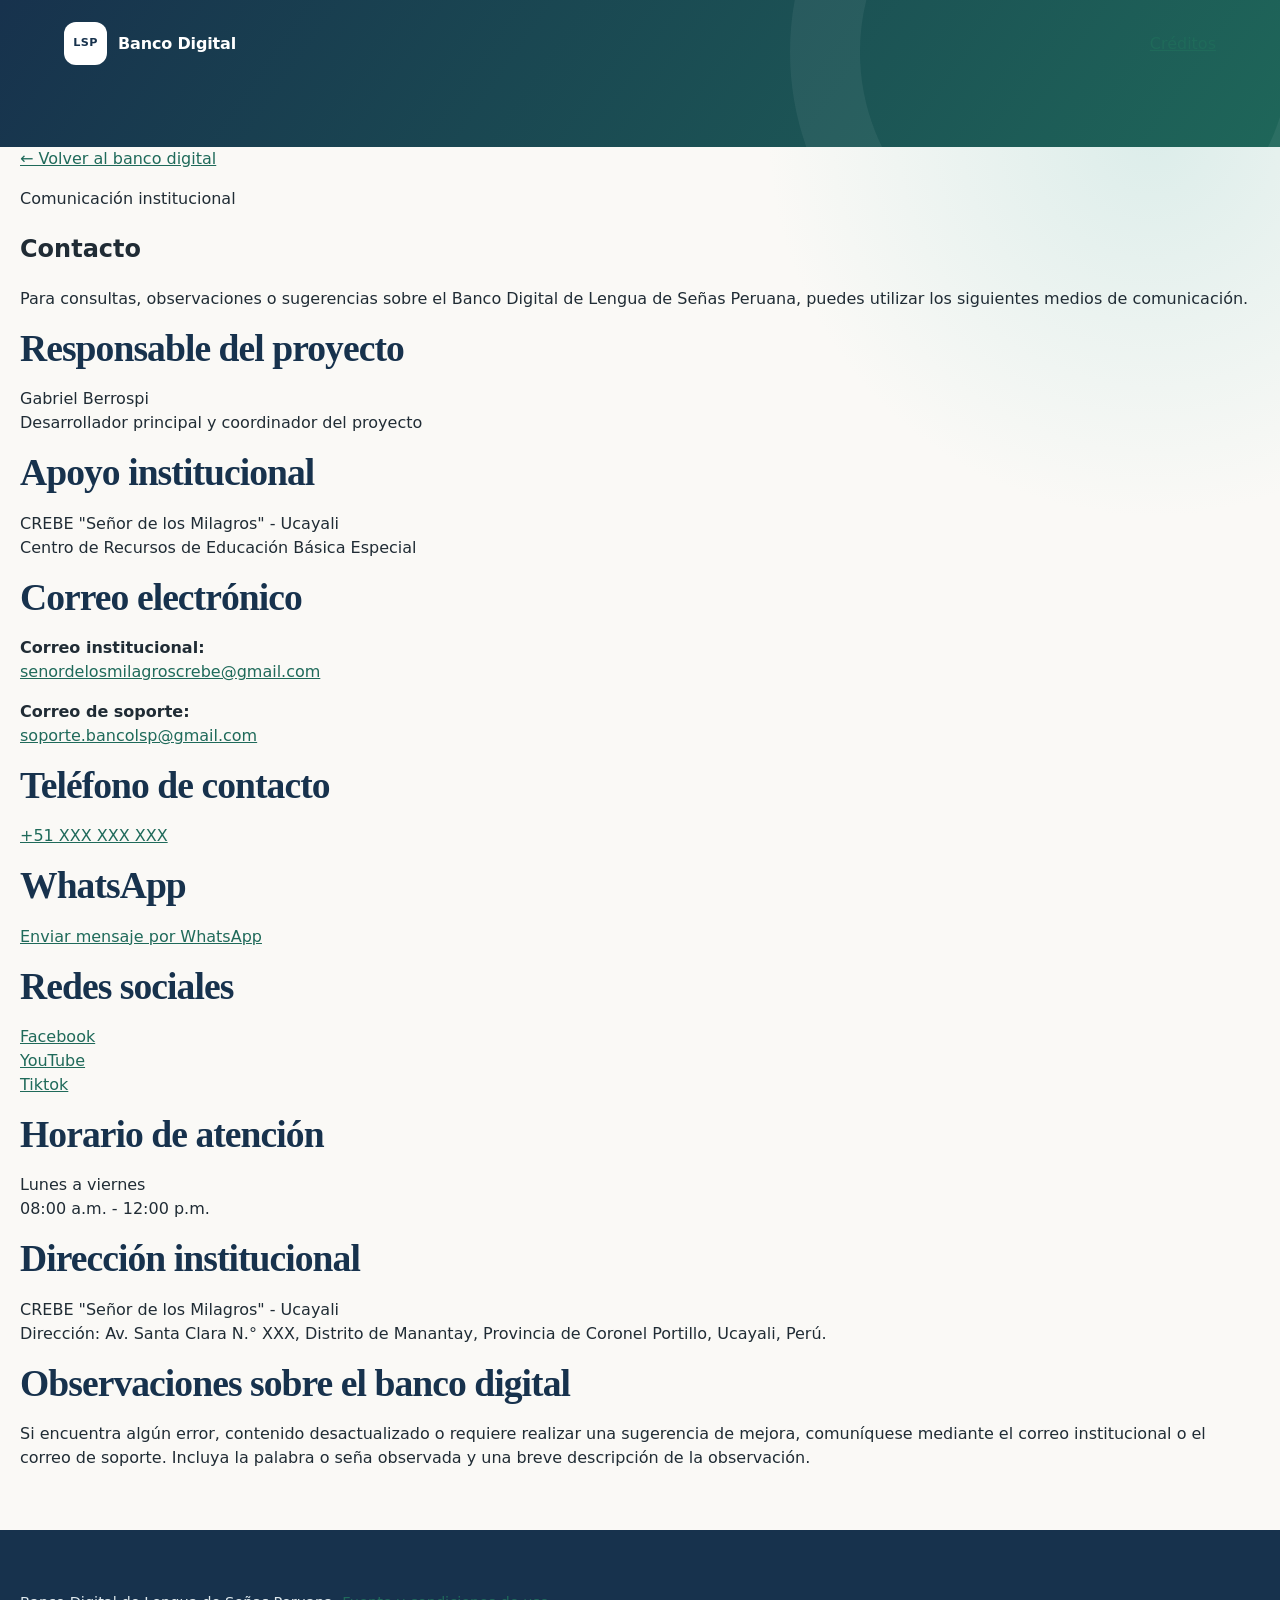
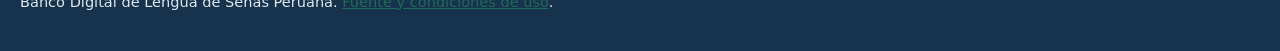
==== contacto.html @ 158c530a "eliminando pestaña generador para otro repo y agregando pestaña contacto con los datos de la platafo" ====
<!doctype html>
<html lang="es">
<head>
  <meta charset="utf-8">
  <meta name="viewport" content="width=device-width, initial-scale=1">
  <meta
    name="description"
    content="Contacto del Banco Digital de Lengua de Señas Peruana."
  >
  <title>Contacto | Banco Digital de Lengua de Señas Peruana</title>
  <link rel="stylesheet" href="estilos.css?v=6">
</head>
<body>
  <a class="salto-contenido" href="#contenido">Ir al contenido</a>

  <header class="cabecera cabecera-interior">
    <nav class="navegacion" aria-label="Navegación principal">
      <a class="marca" href="index.html" aria-label="Inicio">
        <span class="marca-icono" aria-hidden="true">LSP</span>
        <span>Banco Digital</span>
      </a>
      <a class="enlace-creditos" href="creditos.html">Créditos</a>
    </nav>
  </header>

  <main id="contenido" class="contenido-creditos">
    <a class="volver" href="index.html">← Volver al banco digital</a>

    <article class="tarjeta-creditos">
      <p class="seccion-etiqueta">Comunicación institucional</p>
      <h1>Contacto</h1>

      <p class="introduccion">
        Para consultas, observaciones o sugerencias sobre el Banco Digital de Lengua de Señas Peruana, puedes utilizar los siguientes medios de comunicación.
      </p>

      <section>
        <h2>Responsable del proyecto</h2>
        <p>
          Gabriel Berrospi<br>
          Desarrollador principal y coordinador del proyecto
        </p>
      </section>

      <section>
        <h2>Apoyo institucional</h2>
        <p>
          CREBE "Señor de los Milagros" - Ucayali<br>
          Centro de Recursos de Educación Básica Especial
        </p>
      </section>

      <section>
        <h2>Correo electrónico</h2>
        <p>
    <strong>Correo institucional:</strong><br>
    <a href="mailto:senordelosmilagroscrebe@gmail.com">
      senordelosmilagroscrebe@gmail.com
    </a>
  </p>
         <p>
    <strong>Correo de soporte:</strong><br>
    <a href="mailto:soporte.bancolsp@gmail.com">
      soporte.bancolsp@gmail.com
    </a>
  </p>
      </section>

      <section>
        <h2>Teléfono de contacto</h2>
        <p>
          <a href="tel:+51XXXXXXXXX">+51 XXX XXX XXX</a>
        </p>
      </section>

      <section>
        <h2>WhatsApp</h2>
        <p>
          <a href="https://wa.me/51XXXXXXXXX" target="_blank" rel="noopener noreferrer">
            Enviar mensaje por WhatsApp
          </a>
        </p>
      </section>

      <section>
        <h2>Redes sociales</h2>
        <p>
          <a href="https://www.facebook.com/CREBESM" target="_blank" rel="noopener noreferrer">Facebook</a><br>
          <a href="#" target="_blank" rel="noopener noreferrer">YouTube</a><br>
          <a href="#" target="_blank" rel="noopener noreferrer">Tiktok</a>
        </p>
      </section>

      <section>
        <h2>Horario de atención</h2>
        <p>
          Lunes a viernes<br>
          08:00 a.m. - 12:00 p.m.
        </p>
      </section>
<section>
  <h2>Dirección institucional</h2>

  <p>
    CREBE "Señor de los Milagros" - Ucayali<br>
    Dirección: Av. Santa Clara N.° XXX, Distrito de Manantay,
    Provincia de Coronel Portillo, Ucayali, Perú.
  </p>
</section>
      <section>
        <h2>Observaciones sobre el banco digital</h2>
        <p>
          Si encuentra algún error, contenido desactualizado o requiere realizar una sugerencia de mejora, comuníquese mediante el correo institucional o el correo de soporte. Incluya la palabra o seña observada y una breve descripción de la observación.
        </p>
      </section>
    </article>
  </main>

  <footer>
    <p>
      Banco Digital de Lengua de Señas Peruana.
      <a href="creditos.html">Fuente y condiciones de uso</a>.
    </p>
  </footer>
</body>
</html>
---- estilos.css ----
:root {
  color-scheme: light;
  --azul-900: #17324d;
  --azul-800: #214664;
  --azul-700: #2f5f7d;
  --azul-100: #e8f1f5;
  --verde-700: #1f6a5a;
  --verde-600: #287c68;
  --verde-100: #e5f3ef;
  --arena-50: #faf9f6;
  --arena-100: #f2efe8;
  --tinta: #202c35;
  --texto-suave: #5b6871;
  --blanco: #ffffff;
  --borde: #d7e0e5;
  --error: #7a2e2e;
  --sombra: 0 16px 40px rgba(23, 50, 77, 0.09);
  --radio: 18px;
  font-family:
    Inter, ui-sans-serif, system-ui, -apple-system, BlinkMacSystemFont,
    "Segoe UI", sans-serif;
}

* {
  box-sizing: border-box;
}

html {
  scroll-behavior: smooth;
}

body {
  min-width: 320px;
  margin: 0;
  color: var(--tinta);
  background:
    radial-gradient(circle at 90% 8%, #dcedea 0, transparent 24rem),
    var(--arena-50);
  line-height: 1.5;
}

button,
input {
  font: inherit;
}

a {
  color: var(--verde-700);
}

a:focus-visible,
button:focus-visible,
input:focus-visible {
  outline: 3px solid #f0ad4e;
  outline-offset: 3px;
}

[hidden] {
  display: none !important;
}

.salto-contenido {
  position: fixed;
  top: 12px;
  left: 12px;
  z-index: 100;
  padding: 10px 14px;
  color: var(--blanco);
  background: var(--azul-900);
  border-radius: 8px;
  transform: translateY(-160%);
  transition: transform 0.2s ease;
}

.salto-contenido:focus {
  transform: translateY(0);
}

/* Cabecera */

.cabecera {
  position: relative;
  overflow: hidden;
  padding: 22px clamp(20px, 5vw, 72px) 82px;
  color: var(--blanco);
  background:
    linear-gradient(125deg, rgba(23, 50, 77, 0.97), rgba(31, 106, 90, 0.93)),
    var(--azul-900);
}

.cabecera::after {
  position: absolute;
  right: -80px;
  bottom: -190px;
  width: 430px;
  height: 430px;
  border: 70px solid rgba(255, 255, 255, 0.06);
  border-radius: 50%;
  content: "";
}

.navegacion {
  position: relative;
  z-index: 1;
  display: flex;
  align-items: center;
  justify-content: space-between;
  max-width: 1240px;
  margin: 0 auto;
}

.marca {
  display: inline-flex;
  gap: 11px;
  align-items: center;
  color: var(--blanco);
  font-weight: 750;
  letter-spacing: -0.01em;
  text-decoration: none;
}

.marca-icono {
  display: grid;
  width: 43px;
  height: 43px;
  place-items: center;
  color: var(--azul-900);
  background: var(--blanco);
  border-radius: 12px;
  font-size: 0.7rem;
  font-weight: 850;
  letter-spacing: 0.04em;
}

.enlace-cabecera {
  padding: 9px 14px;
  color: var(--blanco);
  border: 1px solid rgba(255, 255, 255, 0.45);
  border-radius: 999px;
  font-size: 0.94rem;
  font-weight: 700;
  text-decoration: none;
}

.enlace-cabecera:hover {
  color: var(--azul-900);
  background: var(--blanco);
}

.portada {
  position: relative;
  z-index: 1;
  max-width: 1240px;
  margin: 52px auto 0;
}

.bloque-institucional {
  display: flex;
  gap: 1.25rem;
  align-items: center;
  max-width: 760px;
  margin-bottom: 1.8rem;
}

.logo-crebe {
  display: block;
  flex-shrink: 0;
  width: 92px;
  max-width: 92px;
  height: auto;
  object-fit: contain;
}

.texto-institucional {
  padding-left: 1.25rem;
  border-left: 2px solid rgba(255, 255, 255, 0.35);
}

.nombre-institucional {
  margin: 0;
  color: var(--blanco);
  font-size: clamp(1rem, 1.6vw, 1.35rem);
  font-weight: 700;
  line-height: 1.25;
}

.detalle-institucional {
  margin: 0.35rem 0 0;
  color: var(--blanco);
  font-size: clamp(0.9rem, 1.2vw, 1.05rem);
  font-weight: 500;
  line-height: 1.35;
}

.etiqueta,
.sobretitulo {
  margin: 0 0 10px;
  color: #bde5da;
  font-size: 0.79rem;
  font-weight: 800;
  letter-spacing: 0.12em;
  text-transform: uppercase;
}

.portada h1 {
  max-width: 800px;
  margin: 0;
  font-family: Georgia, "Times New Roman", serif;
  font-size: clamp(2.25rem, 4.7vw, 4.1rem);
  font-weight: 600;
  line-height: 1.03;
  letter-spacing: -0.045em;
}

.subtitulo {
  max-width: 700px;
  margin: 20px 0 0;
  color: #e7f1f3;
  font-size: clamp(1rem, 1.7vw, 1.18rem);
}

/* Contenido principal y búsqueda */

main {
  width: min(1240px, calc(100% - 40px));
  margin: 0 auto;
}

.panel-busqueda {
  position: relative;
  z-index: 2;
  margin-top: -52px;
  padding: clamp(22px, 4vw, 36px);
  background: rgba(255, 255, 255, 0.98);
  border: 1px solid rgba(215, 224, 229, 0.9);
  border-radius: var(--radio);
  box-shadow: var(--sombra);
}

.panel-encabezado {
  display: flex;
  gap: 20px;
  align-items: flex-start;
  justify-content: space-between;
}

.sobretitulo {
  color: var(--verde-700);
}

h2 {
  margin: 0;
  color: var(--azul-900);
  font-family: Georgia, "Times New Roman", serif;
  font-size: clamp(1.7rem, 3vw, 2.35rem);
  font-weight: 600;
  line-height: 1.18;
  letter-spacing: -0.025em;
}

.contador {
  flex: none;
  margin: 3px 0 0;
  padding: 8px 13px;
  color: var(--verde-700);
  background: var(--verde-100);
  border-radius: 999px;
  font-size: 0.9rem;
  font-weight: 800;
}

.herramientas {
  display: grid;
  grid-template-columns: minmax(0, 1.35fr) minmax(300px, 1fr);
  gap: 24px;
  margin-top: 28px;
}

.grupo-busqueda label,
.grupo-filtros > p {
  display: block;
  margin: 0 0 8px;
  color: var(--azul-900);
  font-size: 0.91rem;
  font-weight: 750;
}

.campo-busqueda {
  position: relative;
}

.campo-busqueda svg {
  position: absolute;
  top: 50%;
  left: 16px;
  color: var(--azul-700);
  transform: translateY(-50%);
  pointer-events: none;
}

#buscador {
  width: 100%;
  height: 52px;
  padding: 0 16px 0 48px;
  color: var(--tinta);
  background: var(--arena-50);
  border: 1px solid var(--borde);
  border-radius: 12px;
}

#buscador:hover {
  border-color: var(--azul-700);
}

#buscador::placeholder {
  color: #6c7880;
}

.ayuda {
  margin: 7px 0 0;
  color: var(--texto-suave);
  font-size: 0.82rem;
}

.filtros {
  display: flex;
  flex-wrap: wrap;
  gap: 8px;
}

.filtro {
  min-height: 38px;
  padding: 7px 12px;
  color: var(--azul-800);
  background: var(--blanco);
  border: 1px solid var(--borde);
  border-radius: 999px;
  font-size: 0.87rem;
  font-weight: 750;
  cursor: pointer;
}

.filtro:hover {
  background: var(--azul-100);
  border-color: var(--azul-700);
}

.filtro.activo {
  color: var(--blanco);
  background: var(--verde-700);
  border-color: var(--verde-700);
}

/* Presentación */

.seccion-presentacion {
  padding: 40px 0 0;
  scroll-margin-top: 20px;
}

.panel-presentacion {
  display: grid;
  grid-template-columns: minmax(260px, 0.75fr) minmax(300px, 1fr);
  gap: 4rem;
  align-items: center;
  padding: clamp(24px, 4vw, 38px);
  background: var(--arena-100);
  border: 1px solid var(--borde);
  border-left: 6px solid var(--verde-700);
  border-radius: var(--radio);
}

.panel-presentacion > p {
  margin: 0;
  color: var(--texto-suave);
  font-size: 1.02rem;
}

/* Tarjetas */

.catalogo {
  padding-top: 4px;
}

.lista-tarjetas {
  display: grid;
  grid-template-columns: repeat(4, minmax(0, 1fr));
  gap: 22px;
  padding: 40px 0 18px;
}

.tarjeta {
  position: relative;
  display: flex;
  flex-direction: column;
  min-width: 0;
  min-height: 280px;
  overflow: hidden;
  background: var(--blanco);
  border: 1px solid var(--borde);
  border-radius: 16px;
  box-shadow: 0 8px 28px rgba(23, 50, 77, 0.06);
  transition:
    transform 0.2s ease,
    box-shadow 0.2s ease;
}

.tarjeta:hover {
  box-shadow: 0 16px 34px rgba(23, 50, 77, 0.13);
  transform: translateY(-3px);
}

.tarjeta-visual {
  display: grid;
  grid-template-columns: 1fr 1fr;
  min-height: 132px;
  background: linear-gradient(145deg, #edf4f3, #f7f4ed);
  border-bottom: 1px solid var(--borde);
}

.simbolo-visual,
.simbolo-braille {
  display: grid;
  min-width: 0;
  padding: 0.75rem;
  place-items: center;
  text-align: center;
}

.simbolo-visual {
  color: var(--azul-900);
  border-right: 1px solid var(--borde);
  font-family: Georgia, "Times New Roman", serif;
  font-size: clamp(1.65rem, 4vw, 2.35rem);
  font-weight: 700;
  line-height: 1.1;
}

.simbolo-braille {
  color: var(--verde-700);
  font-family: "Segoe UI Symbol", "Noto Sans Symbols 2", sans-serif;
  font-size: clamp(2rem, 5vw, 2.8rem);
  line-height: 1;
}

.tarjeta[data-categoria="palabras-basicas"] .simbolo-visual {
  font-size: clamp(1.2rem, 2.4vw, 1.55rem);
}

.tarjeta[data-categoria="palabras-basicas"] .simbolo-braille,
.tarjeta[data-categoria="numeros"] .simbolo-braille {
  font-size: clamp(1.55rem, 3vw, 2rem);
  letter-spacing: 0.04em;
}

.tarjeta-cuerpo {
  display: flex;
  flex: 1;
  flex-direction: column;
  align-items: flex-start;
  padding: 17px 18px 19px;
}

.categoria {
  margin: 0 0 7px;
  color: var(--verde-700);
  font-size: 0.72rem;
  font-weight: 850;
  letter-spacing: 0.085em;
  text-transform: uppercase;
}

.tarjeta h3 {
  margin: 0 0 6px;
  color: var(--azul-900);
  font-family: Georgia, "Times New Roman", serif;
  font-size: 1.35rem;
  font-weight: 600;
  line-height: 1.15;
}

.descripcion {
  margin: 0;
  color: var(--texto-suave);
  font-size: 0.9rem;
}

.estado-vacio,
.mensaje-error {
  margin: 40px 0;
  padding: 34px;
  color: var(--texto-suave);
  text-align: center;
  background: var(--blanco);
  border: 1px dashed var(--borde);
  border-radius: var(--radio);
}

.estado-vacio-simbolo {
  margin: 0 0 6px;
  color: var(--verde-700);
  font-size: 3rem;
}

.estado-vacio h3,
.mensaje-error h3 {
  margin: 0 0 6px;
  color: var(--azul-900);
  font-family: Georgia, "Times New Roman", serif;
  font-size: 1.45rem;
}

.estado-vacio p,
.mensaje-error p {
  margin: 0 auto 18px;
}

.mensaje-error {
  color: var(--error);
  background: #fff4f2;
  border-color: #e8b8b2;
}

.mensaje-error h3 {
  color: var(--error);
}

.mensaje-error p {
  margin-bottom: 0;
}

/* Botones y aviso */

.boton {
  display: inline-flex;
  min-height: 44px;
  padding: 10px 17px;
  align-items: center;
  justify-content: center;
  border-radius: 10px;
  font-weight: 750;
  cursor: pointer;
}

.boton-primario {
  color: var(--blanco);
  background: var(--verde-700);
  border: 1px solid var(--verde-700);
}

.boton-primario:hover {
  background: var(--verde-600);
}

.seccion-aviso {
  padding: 26px 0 0;
  scroll-margin-top: 20px;
}

.aviso-pedagogico {
  display: flex;
  gap: 1rem;
  align-items: flex-start;
  padding: 1.5rem;
  color: var(--azul-900);
  background: var(--verde-100);
  border: 1px solid #b9d9d0;
  border-radius: var(--radio);
}

.aviso-icono {
  display: grid;
  flex: 0 0 34px;
  width: 34px;
  height: 34px;
  place-items: center;
  color: var(--blanco);
  background: var(--verde-700);
  border-radius: 50%;
  font-family: Georgia, serif;
  font-size: 1.2rem;
  font-weight: 700;
}

.aviso-pedagogico h2 {
  margin: 0 0 5px;
  font-family: inherit;
  font-size: 1.15rem;
  font-weight: 800;
  letter-spacing: 0;
}

.aviso-pedagogico p {
  margin: 0;
}

/* Pie de página */

footer {
  margin-top: 60px;
  padding: 46px 20px 24px;
  color: #dfe9ed;
  background: var(--azul-900);
  font-size: 0.91rem;
}

.footer-contenido {
  display: grid;
  grid-template-columns: 1.4fr 0.8fr 1.1fr 0.8fr;
  gap: 32px;
  width: min(1240px, 100%);
  margin: 0 auto;
  text-align: left;
}

.footer-bloque h2 {
  margin: 0 0 12px;
  color: var(--blanco);
  font-family: inherit;
  font-size: 1rem;
  font-weight: 800;
  letter-spacing: 0;
}

.footer-bloque p {
  margin: 0;
  color: #dfe9ed;
  line-height: 1.6;
}

.footer-bloque a {
  color: #bde5da;
  text-decoration: none;
}

.footer-bloque a:hover {
  text-decoration: underline;
}

.footer-final {
  width: min(1240px, 100%);
  margin: 34px auto 0;
  padding-top: 18px;
  border-top: 1px solid rgba(255, 255, 255, 0.16);
  text-align: center;
}

.footer-final p {
  margin: 0;
  color: #dfe9ed;
  line-height: 1.5;
}

.solo-lectores {
  position: absolute;
  width: 1px;
  height: 1px;
  padding: 0;
  overflow: hidden;
  clip: rect(0, 0, 0, 0);
  white-space: nowrap;
  border: 0;
}

@media (max-width: 1050px) {
  .lista-tarjetas {
    grid-template-columns: repeat(3, minmax(0, 1fr));
  }

  .herramientas {
    grid-template-columns: 1fr;
  }
}

@media (max-width: 900px) {
  .footer-contenido {
    grid-template-columns: repeat(2, minmax(0, 1fr));
  }
}

@media (max-width: 760px) {
  .cabecera {
    padding-right: 20px;
    padding-bottom: 96px;
    padding-left: 20px;
  }

  .portada {
    margin-top: 46px;
  }

  .bloque-institucional {
    gap: 0.9rem;
    margin-bottom: 1.5rem;
  }

  .logo-crebe {
    width: 76px;
    max-width: 76px;
  }

  .texto-institucional {
    padding-left: 0.8rem;
  }

  .nombre-institucional {
    font-size: 0.95rem;
  }

  .detalle-institucional {
    font-size: 0.82rem;
  }

  main {
    width: min(100% - 28px, 1240px);
  }

  .panel-busqueda {
    margin-top: -48px;
  }

  .panel-encabezado {
    align-items: stretch;
    flex-direction: column;
  }

  .contador {
    align-self: flex-start;
  }

  .panel-presentacion {
    grid-template-columns: 1fr;
    gap: 18px;
  }

  .lista-tarjetas {
    grid-template-columns: repeat(2, minmax(0, 1fr));
    gap: 15px;
  }
}

@media (max-width: 560px) {
  .footer-contenido {
    grid-template-columns: 1fr;
    gap: 24px;
  }

  footer {
    padding: 34px 20px 22px;
  }
}

@media (max-width: 500px) {
  .marca > span:last-child {
    display: none;
  }

  .enlace-cabecera {
    font-size: 0.84rem;
  }

  .bloque-institucional {
    gap: 0.75rem;
  }

  .logo-crebe {
    width: 68px;
    max-width: 68px;
  }

  .texto-institucional {
    padding-left: 0.7rem;
  }

  .nombre-institucional {
    font-size: 0.84rem;
  }

  .detalle-institucional {
    font-size: 0.74rem;
  }

  .portada h1 {
    font-size: 2.45rem;
  }

  .subtitulo {
    font-size: 1rem;
  }

  .filtros {
    display: grid;
    grid-template-columns: repeat(2, minmax(0, 1fr));
  }

  .filtro {
    border-radius: 10px;
  }

  .lista-tarjetas {
    grid-template-columns: 1fr;
  }

  .boton {
    width: 100%;
  }

  .tarjeta {
    min-height: 250px;
  }
}

@media (prefers-reduced-motion: reduce) {
  *,
  *::before,
  *::after {
    scroll-behavior: auto !important;
    transition: none !important;
  }
}
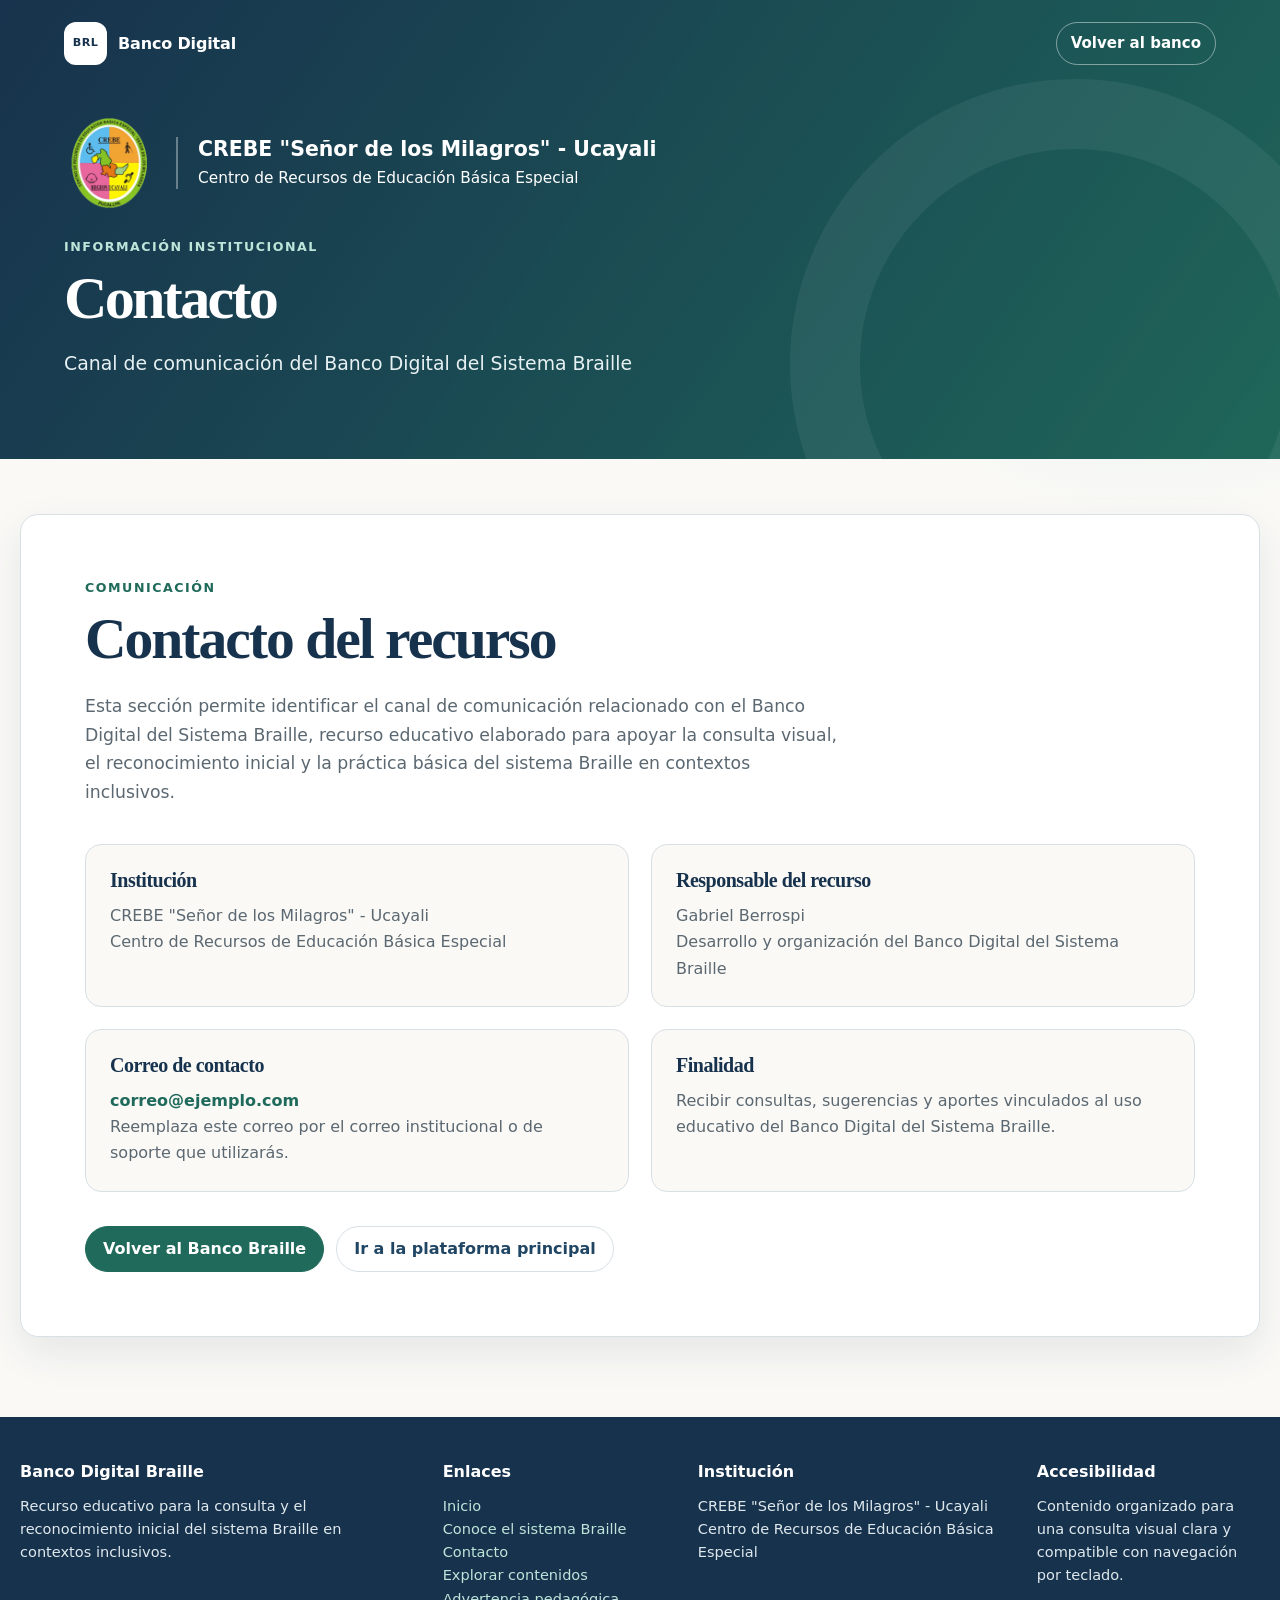
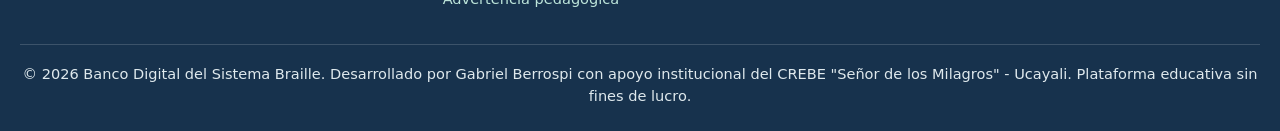
==== commit 57bda0e4: "Update link in contacto.html to new URL" ====
--- a/contacto.html
+++ b/contacto.html
@@ -5,122 +5,273 @@
   <meta name="viewport" content="width=device-width, initial-scale=1">
   <meta
     name="description"
-    content="Contacto del Banco Digital de Lengua de Señas Peruana."
+    content="Página de contacto del Banco Digital del Sistema Braille del CREBE Señor de los Milagros - Ucayali."
   >
-  <title>Contacto | Banco Digital de Lengua de Señas Peruana</title>
+  <title>Contacto | Banco Digital del Sistema Braille</title>
   <link rel="stylesheet" href="estilos.css?v=6">
+
+  <style>
+    .contenido-contacto {
+      padding: 55px 0 20px;
+    }
+
+    .tarjeta-contacto {
+      padding: clamp(26px, 6vw, 64px);
+      background: var(--blanco);
+      border: 1px solid var(--borde);
+      border-radius: var(--radio);
+      box-shadow: var(--sombra);
+    }
+
+    .tarjeta-contacto h1 {
+      margin: 0;
+      color: var(--azul-900);
+      font-family: Georgia, "Times New Roman", serif;
+      font-size: clamp(2.15rem, 5vw, 3.6rem);
+      font-weight: 600;
+      line-height: 1.08;
+      letter-spacing: -0.035em;
+    }
+
+    .tarjeta-contacto .introduccion {
+      max-width: 760px;
+      margin: 22px 0 38px;
+      color: var(--texto-suave);
+      font-size: 1.08rem;
+      line-height: 1.65;
+    }
+
+    .bloques-contacto {
+      display: grid;
+      grid-template-columns: repeat(2, minmax(0, 1fr));
+      gap: 22px;
+    }
+
+    .bloque-contacto {
+      padding: 24px;
+      background: var(--arena-50);
+      border: 1px solid var(--borde);
+      border-radius: 16px;
+    }
+
+    .bloque-contacto h2 {
+      margin: 0 0 10px;
+      color: var(--azul-900);
+      font-size: 1.25rem;
+    }
+
+    .bloque-contacto p {
+      margin: 0;
+      color: var(--texto-suave);
+      line-height: 1.65;
+    }
+
+    .bloque-contacto a {
+      color: var(--verde-700);
+      font-weight: 750;
+      text-decoration: none;
+    }
+
+    .bloque-contacto a:hover {
+      text-decoration: underline;
+    }
+
+    .acciones-contacto {
+      display: flex;
+      flex-wrap: wrap;
+      gap: 12px;
+      margin-top: 34px;
+    }
+
+    .boton-contacto {
+      display: inline-flex;
+      align-items: center;
+      justify-content: center;
+      min-height: 44px;
+      padding: 10px 17px;
+      color: var(--blanco);
+      background: var(--verde-700);
+      border: 1px solid var(--verde-700);
+      border-radius: 999px;
+      font-weight: 800;
+      text-decoration: none;
+    }
+
+    .boton-contacto:hover {
+      color: var(--blanco);
+      background: var(--verde-600);
+    }
+
+    .boton-contacto.secundario {
+      color: var(--azul-800);
+      background: var(--blanco);
+      border-color: var(--borde);
+    }
+
+    .boton-contacto.secundario:hover {
+      color: var(--azul-800);
+      background: var(--azul-100);
+      text-decoration: none;
+    }
+
+    @media (max-width: 760px) {
+      .bloques-contacto {
+        grid-template-columns: 1fr;
+      }
+
+      .acciones-contacto {
+        flex-direction: column;
+      }
+
+      .boton-contacto {
+        width: 100%;
+      }
+    }
+  </style>
 </head>
+
 <body>
-  <a class="salto-contenido" href="#contenido">Ir al contenido</a>
-
-  <header class="cabecera cabecera-interior">
+  <a class="salto-contenido" href="#contenido-principal">
+    Ir al contenido
+  </a>
+
+  <header class="cabecera">
     <nav class="navegacion" aria-label="Navegación principal">
-      <a class="marca" href="index.html" aria-label="Inicio">
-        <span class="marca-icono" aria-hidden="true">LSP</span>
+      <a
+        class="marca"
+        href="https://crebeucayali.weebly.com/"
+        aria-label="Ir a la plataforma principal"
+      >
+        <span class="marca-icono" aria-hidden="true">BRL</span>
         <span>Banco Digital</span>
       </a>
-      <a class="enlace-creditos" href="creditos.html">Créditos</a>
+
+      <a class="enlace-cabecera" href="index.html">Volver al banco</a>
     </nav>
+
+    <div class="portada">
+      <div class="bloque-institucional" aria-label="Identidad institucional">
+        <img
+          class="logo-crebe"
+          src="logo-crebe.png"
+          alt="Logo del CREBE Señor de los Milagros - Ucayali"
+        >
+        <div class="texto-institucional">
+          <p class="nombre-institucional">
+            CREBE "Señor de los Milagros" - Ucayali
+          </p>
+          <p class="detalle-institucional">
+            Centro de Recursos de Educación Básica Especial
+          </p>
+        </div>
+      </div>
+
+      <p class="etiqueta">Información institucional</p>
+      <h1>Contacto</h1>
+      <p class="subtitulo">
+        Canal de comunicación del Banco Digital del Sistema Braille
+      </p>
+    </div>
   </header>
 
-  <main id="contenido" class="contenido-creditos">
-    <a class="volver" href="index.html">← Volver al banco digital</a>
-
-    <article class="tarjeta-creditos">
-      <p class="seccion-etiqueta">Comunicación institucional</p>
-      <h1>Contacto</h1>
+  <main id="contenido-principal" class="contenido-contacto">
+    <section class="tarjeta-contacto" aria-labelledby="titulo-contacto">
+      <p class="sobretitulo">Comunicación</p>
+      <h1 id="titulo-contacto">Contacto del recurso</h1>
 
       <p class="introduccion">
-        Para consultas, observaciones o sugerencias sobre el Banco Digital de Lengua de Señas Peruana, puedes utilizar los siguientes medios de comunicación.
+        Esta sección permite identificar el canal de comunicación relacionado con el Banco Digital del Sistema Braille, recurso educativo elaborado para apoyar la consulta visual, el reconocimiento inicial y la práctica básica del sistema Braille en contextos inclusivos.
       </p>
 
-      <section>
-        <h2>Responsable del proyecto</h2>
-        <p>
-          Gabriel Berrospi<br>
-          Desarrollador principal y coordinador del proyecto
-        </p>
-      </section>
-
-      <section>
-        <h2>Apoyo institucional</h2>
+      <div class="bloques-contacto">
+        <article class="bloque-contacto">
+          <h2>Institución</h2>
+          <p>
+            CREBE "Señor de los Milagros" - Ucayali<br>
+            Centro de Recursos de Educación Básica Especial
+          </p>
+        </article>
+
+        <article class="bloque-contacto">
+          <h2>Responsable del recurso</h2>
+          <p>
+            Gabriel Berrospi<br>
+            Desarrollo y organización del Banco Digital del Sistema Braille
+          </p>
+        </article>
+
+        <article class="bloque-contacto">
+          <h2>Correo de contacto</h2>
+          <p>
+            <a href="mailto:correo@ejemplo.com">correo@ejemplo.com</a><br>
+            Reemplaza este correo por el correo institucional o de soporte que utilizarás.
+          </p>
+        </article>
+
+        <article class="bloque-contacto">
+          <h2>Finalidad</h2>
+          <p>
+            Recibir consultas, sugerencias y aportes vinculados al uso educativo del Banco Digital del Sistema Braille.
+          </p>
+        </article>
+      </div>
+
+      <div class="acciones-contacto">
+        <a class="boton-contacto" href="index.html">
+          Volver al Banco Braille
+        </a>
+        <a class="boton-contacto secundario" href="https://TU-PAGINA.weebly.com">
+          Ir a la plataforma principal
+        </a>
+      </div>
+    </section>
+  </main>
+
+  <footer>
+    <div class="footer-contenido">
+      <div class="footer-bloque">
+        <h2>Banco Digital Braille</h2>
+        <p>
+          Recurso educativo para la consulta y el reconocimiento inicial del
+          sistema Braille en contextos inclusivos.
+        </p>
+      </div>
+
+      <div class="footer-bloque">
+        <h2>Enlaces</h2>
+        <p>
+          <a href="index.html">Inicio</a><br>
+          <a href="teoria.html">Conoce el sistema Braille</a><br>
+          <a href="contacto.html">Contacto</a><br>
+          <a href="index.html#titulo-catalogo">Explorar contenidos</a><br>
+          <a href="index.html#aviso-pedagogico">Advertencia pedagógica</a>
+        </p>
+      </div>
+
+      <div class="footer-bloque">
+        <h2>Institución</h2>
         <p>
           CREBE "Señor de los Milagros" - Ucayali<br>
           Centro de Recursos de Educación Básica Especial
         </p>
-      </section>
-
-      <section>
-        <h2>Correo electrónico</h2>
-        <p>
-    <strong>Correo institucional:</strong><br>
-    <a href="mailto:senordelosmilagroscrebe@gmail.com">
-      senordelosmilagroscrebe@gmail.com
-    </a>
-  </p>
-         <p>
-    <strong>Correo de soporte:</strong><br>
-    <a href="mailto:soporte.bancolsp@gmail.com">
-      soporte.bancolsp@gmail.com
-    </a>
-  </p>
-      </section>
-
-      <section>
-        <h2>Teléfono de contacto</h2>
-        <p>
-          <a href="tel:+51XXXXXXXXX">+51 XXX XXX XXX</a>
-        </p>
-      </section>
-
-      <section>
-        <h2>WhatsApp</h2>
-        <p>
-          <a href="https://wa.me/51XXXXXXXXX" target="_blank" rel="noopener noreferrer">
-            Enviar mensaje por WhatsApp
-          </a>
-        </p>
-      </section>
-
-      <section>
-        <h2>Redes sociales</h2>
-        <p>
-          <a href="https://www.facebook.com/CREBESM" target="_blank" rel="noopener noreferrer">Facebook</a><br>
-          <a href="#" target="_blank" rel="noopener noreferrer">YouTube</a><br>
-          <a href="#" target="_blank" rel="noopener noreferrer">Tiktok</a>
-        </p>
-      </section>
-
-      <section>
-        <h2>Horario de atención</h2>
-        <p>
-          Lunes a viernes<br>
-          08:00 a.m. - 12:00 p.m.
-        </p>
-      </section>
-<section>
-  <h2>Dirección institucional</h2>
-
-  <p>
-    CREBE "Señor de los Milagros" - Ucayali<br>
-    Dirección: Av. Santa Clara N.° XXX, Distrito de Manantay,
-    Provincia de Coronel Portillo, Ucayali, Perú.
-  </p>
-</section>
-      <section>
-        <h2>Observaciones sobre el banco digital</h2>
-        <p>
-          Si encuentra algún error, contenido desactualizado o requiere realizar una sugerencia de mejora, comuníquese mediante el correo institucional o el correo de soporte. Incluya la palabra o seña observada y una breve descripción de la observación.
-        </p>
-      </section>
-    </article>
-  </main>
-
-  <footer>
-    <p>
-      Banco Digital de Lengua de Señas Peruana.
-      <a href="creditos.html">Fuente y condiciones de uso</a>.
-    </p>
+      </div>
+
+      <div class="footer-bloque">
+        <h2>Accesibilidad</h2>
+        <p>
+          Contenido organizado para una consulta visual clara y compatible con
+          navegación por teclado.
+        </p>
+      </div>
+    </div>
+
+    <div class="footer-final">
+      <p>
+        © 2026 Banco Digital del Sistema Braille. Desarrollado por Gabriel
+        Berrospi con apoyo institucional del CREBE "Señor de los Milagros" -
+        Ucayali. Plataforma educativa sin fines de lucro.
+      </p>
+    </div>
   </footer>
 </body>
 </html>
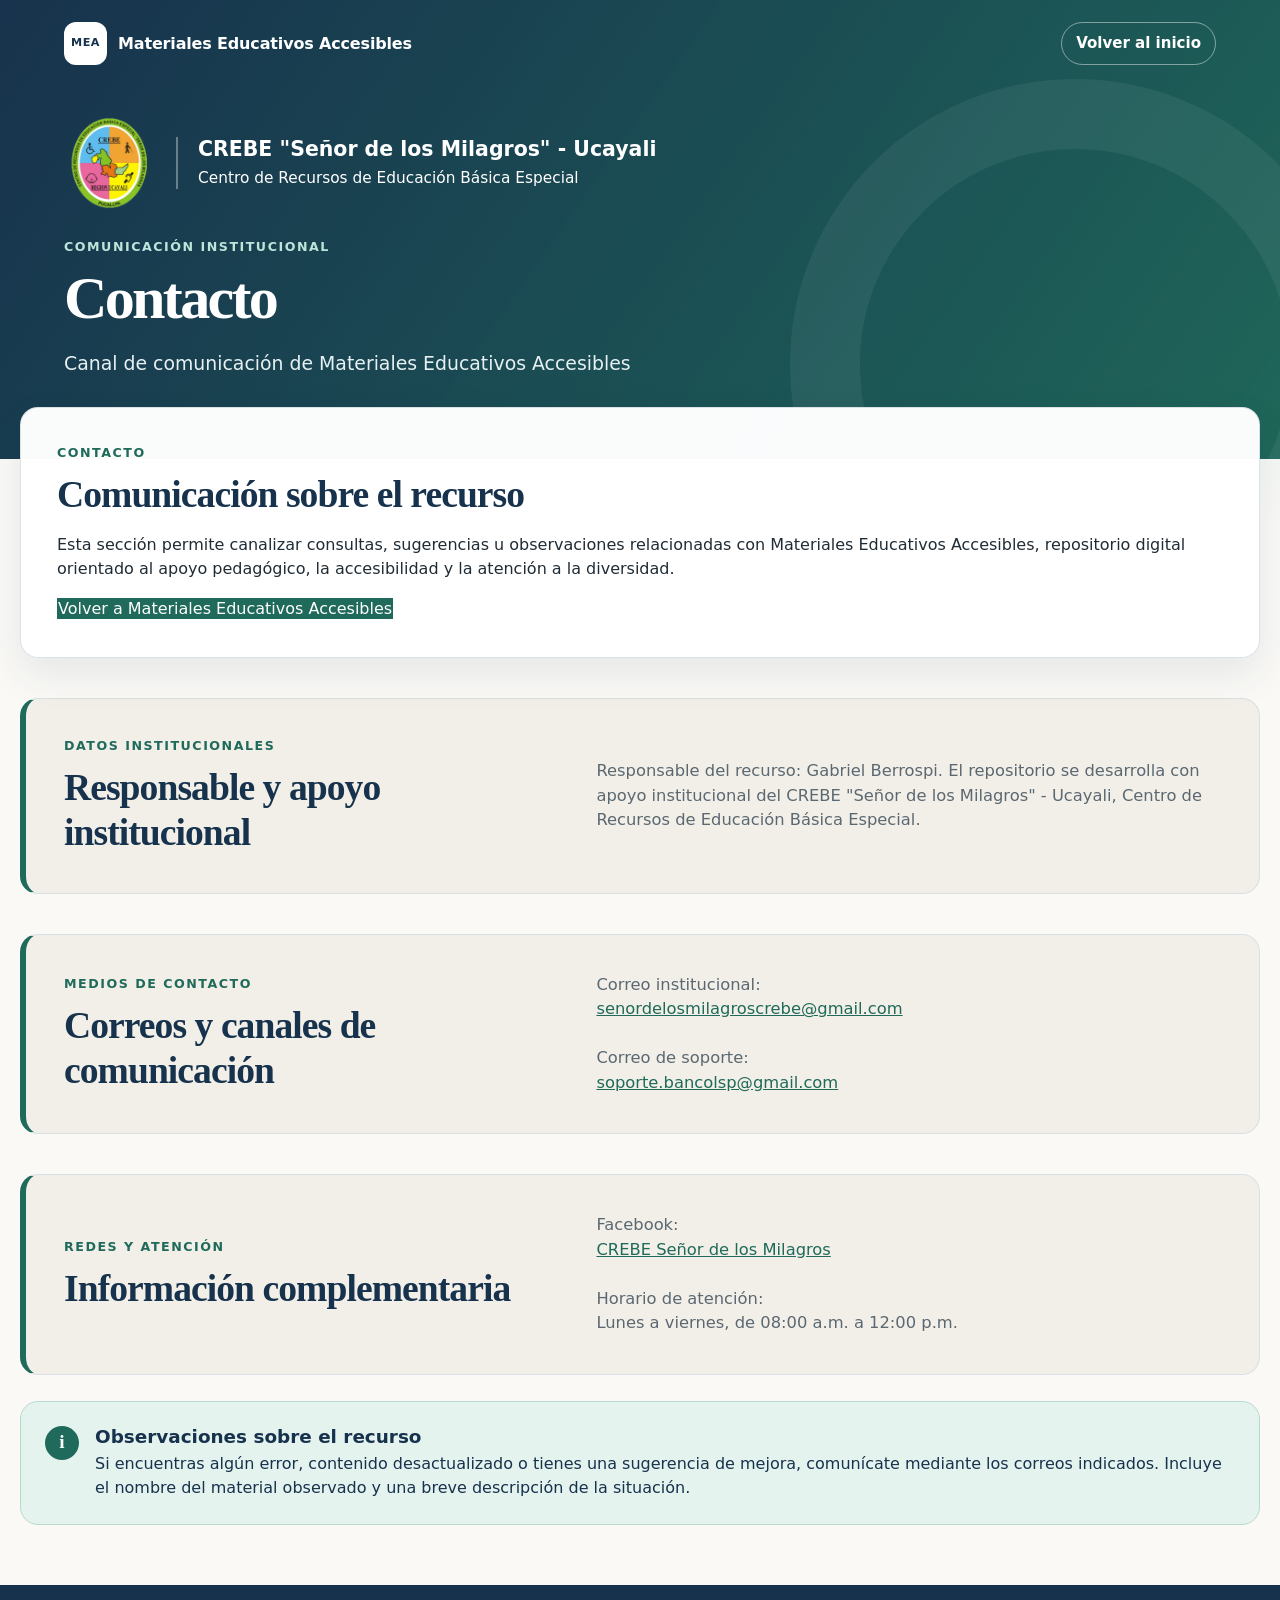
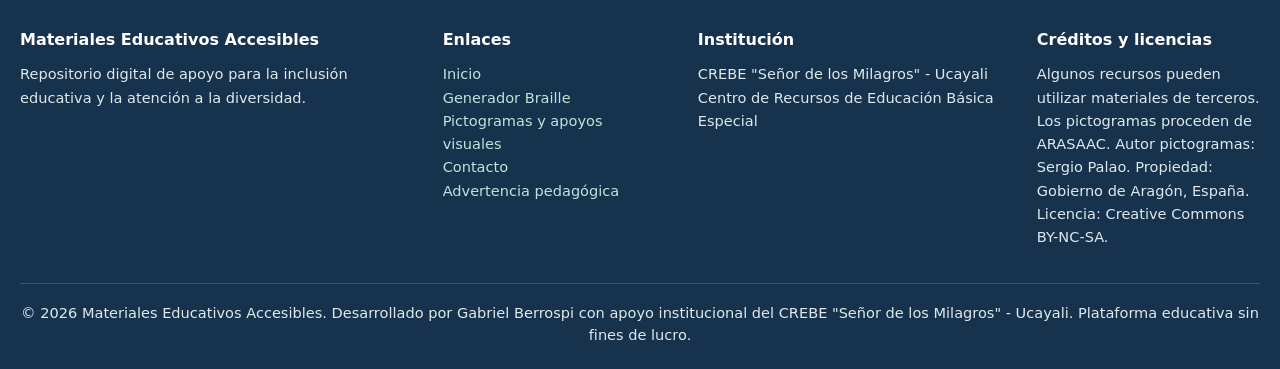
==== commit df3eee9c: "Update contacto.html" ====
--- a/contacto.html
+++ b/contacto.html
@@ -5,129 +5,10 @@
   <meta name="viewport" content="width=device-width, initial-scale=1">
   <meta
     name="description"
-    content="Página de contacto del Banco Digital del Sistema Braille del CREBE Señor de los Milagros - Ucayali."
+    content="Contacto de Materiales Educativos Accesibles del CREBE Señor de los Milagros - Ucayali."
   >
-  <title>Contacto | Banco Digital del Sistema Braille</title>
-  <link rel="stylesheet" href="estilos.css?v=6">
-
-  <style>
-    .contenido-contacto {
-      padding: 55px 0 20px;
-    }
-
-    .tarjeta-contacto {
-      padding: clamp(26px, 6vw, 64px);
-      background: var(--blanco);
-      border: 1px solid var(--borde);
-      border-radius: var(--radio);
-      box-shadow: var(--sombra);
-    }
-
-    .tarjeta-contacto h1 {
-      margin: 0;
-      color: var(--azul-900);
-      font-family: Georgia, "Times New Roman", serif;
-      font-size: clamp(2.15rem, 5vw, 3.6rem);
-      font-weight: 600;
-      line-height: 1.08;
-      letter-spacing: -0.035em;
-    }
-
-    .tarjeta-contacto .introduccion {
-      max-width: 760px;
-      margin: 22px 0 38px;
-      color: var(--texto-suave);
-      font-size: 1.08rem;
-      line-height: 1.65;
-    }
-
-    .bloques-contacto {
-      display: grid;
-      grid-template-columns: repeat(2, minmax(0, 1fr));
-      gap: 22px;
-    }
-
-    .bloque-contacto {
-      padding: 24px;
-      background: var(--arena-50);
-      border: 1px solid var(--borde);
-      border-radius: 16px;
-    }
-
-    .bloque-contacto h2 {
-      margin: 0 0 10px;
-      color: var(--azul-900);
-      font-size: 1.25rem;
-    }
-
-    .bloque-contacto p {
-      margin: 0;
-      color: var(--texto-suave);
-      line-height: 1.65;
-    }
-
-    .bloque-contacto a {
-      color: var(--verde-700);
-      font-weight: 750;
-      text-decoration: none;
-    }
-
-    .bloque-contacto a:hover {
-      text-decoration: underline;
-    }
-
-    .acciones-contacto {
-      display: flex;
-      flex-wrap: wrap;
-      gap: 12px;
-      margin-top: 34px;
-    }
-
-    .boton-contacto {
-      display: inline-flex;
-      align-items: center;
-      justify-content: center;
-      min-height: 44px;
-      padding: 10px 17px;
-      color: var(--blanco);
-      background: var(--verde-700);
-      border: 1px solid var(--verde-700);
-      border-radius: 999px;
-      font-weight: 800;
-      text-decoration: none;
-    }
-
-    .boton-contacto:hover {
-      color: var(--blanco);
-      background: var(--verde-600);
-    }
-
-    .boton-contacto.secundario {
-      color: var(--azul-800);
-      background: var(--blanco);
-      border-color: var(--borde);
-    }
-
-    .boton-contacto.secundario:hover {
-      color: var(--azul-800);
-      background: var(--azul-100);
-      text-decoration: none;
-    }
-
-    @media (max-width: 760px) {
-      .bloques-contacto {
-        grid-template-columns: 1fr;
-      }
-
-      .acciones-contacto {
-        flex-direction: column;
-      }
-
-      .boton-contacto {
-        width: 100%;
-      }
-    }
-  </style>
+  <title>Contacto | Materiales Educativos Accesibles</title>
+  <link rel="stylesheet" href="estilos.css?v=7">
 </head>
 
 <body>
@@ -137,16 +18,14 @@
 
   <header class="cabecera">
     <nav class="navegacion" aria-label="Navegación principal">
-      <a
-        class="marca"
-        href="https://crebeucayali.weebly.com/"
-        aria-label="Ir a la plataforma principal"
-      >
-        <span class="marca-icono" aria-hidden="true">BRL</span>
-        <span>Banco Digital</span>
+      <a class="marca" href="index.html" aria-label="Inicio">
+        <span class="marca-icono" aria-hidden="true">MEA</span>
+        <span>Materiales Educativos Accesibles</span>
       </a>
 
-      <a class="enlace-cabecera" href="index.html">Volver al banco</a>
+      <a class="enlace-cabecera" href="index.html">
+        Volver al inicio
+      </a>
     </nav>
 
     <div class="portada">
@@ -166,74 +45,141 @@
         </div>
       </div>
 
-      <p class="etiqueta">Información institucional</p>
-      <h1>Contacto</h1>
+      <p class="etiqueta">Comunicación institucional</p>
+      <h1>
+        <a href="index.html" style="color:inherit;text-decoration:none;">
+          Contacto
+        </a>
+      </h1>
       <p class="subtitulo">
-        Canal de comunicación del Banco Digital del Sistema Braille
+        Canal de comunicación de Materiales Educativos Accesibles
       </p>
     </div>
   </header>
 
-  <main id="contenido-principal" class="contenido-contacto">
-    <section class="tarjeta-contacto" aria-labelledby="titulo-contacto">
-      <p class="sobretitulo">Comunicación</p>
-      <h1 id="titulo-contacto">Contacto del recurso</h1>
-
-      <p class="introduccion">
-        Esta sección permite identificar el canal de comunicación relacionado con el Banco Digital del Sistema Braille, recurso educativo elaborado para apoyar la consulta visual, el reconocimiento inicial y la práctica básica del sistema Braille en contextos inclusivos.
-      </p>
-
-      <div class="bloques-contacto">
-        <article class="bloque-contacto">
-          <h2>Institución</h2>
+  <main id="contenido-principal">
+
+    <section class="panel-busqueda" aria-labelledby="titulo-contacto">
+      <div class="panel-encabezado">
+        <div>
+          <p class="sobretitulo">Contacto</p>
+          <h2 id="titulo-contacto">Comunicación sobre el recurso</h2>
+          <p class="texto-panel-materiales">
+            Esta sección permite canalizar consultas, sugerencias u observaciones
+            relacionadas con Materiales Educativos Accesibles, repositorio digital
+            orientado al apoyo pedagógico, la accesibilidad y la atención a la
+            diversidad.
+          </p>
+        </div>
+      </div>
+
+      <a
+        class="boton-primario"
+        href="index.html"
+        style="text-decoration:none;"
+      >
+        Volver a Materiales Educativos Accesibles
+      </a>
+    </section>
+
+    <section
+      class="seccion-presentacion"
+      aria-labelledby="titulo-datos-contacto"
+    >
+      <div class="panel-presentacion">
+        <div>
+          <p class="sobretitulo">Datos institucionales</p>
+          <h2 id="titulo-datos-contacto">
+            Responsable y apoyo institucional
+          </h2>
+        </div>
+        <p>
+          Responsable del recurso: Gabriel Berrospi. El repositorio se desarrolla
+          con apoyo institucional del CREBE "Señor de los Milagros" - Ucayali,
+          Centro de Recursos de Educación Básica Especial.
+        </p>
+      </div>
+    </section>
+
+    <section
+      class="seccion-presentacion"
+      aria-labelledby="titulo-medios-contacto"
+    >
+      <div class="panel-presentacion">
+        <div>
+          <p class="sobretitulo">Medios de contacto</p>
+          <h2 id="titulo-medios-contacto">
+            Correos y canales de comunicación
+          </h2>
+        </div>
+        <p>
+          Correo institucional:<br>
+          <a href="mailto:senordelosmilagroscrebe@gmail.com">
+            senordelosmilagroscrebe@gmail.com
+          </a>
+          <br><br>
+          Correo de soporte:<br>
+          <a href="mailto:soporte.bancolsp@gmail.com">
+            soporte.bancolsp@gmail.com
+          </a>
+        </p>
+      </div>
+    </section>
+
+    <section
+      class="seccion-presentacion"
+      aria-labelledby="titulo-redes-contacto"
+    >
+      <div class="panel-presentacion">
+        <div>
+          <p class="sobretitulo">Redes y atención</p>
+          <h2 id="titulo-redes-contacto">
+            Información complementaria
+          </h2>
+        </div>
+        <p>
+          Facebook:<br>
+          <a
+            href="https://www.facebook.com/CREBESM"
+            target="_blank"
+            rel="noopener noreferrer"
+          >
+            CREBE Señor de los Milagros
+          </a>
+          <br><br>
+          Horario de atención:<br>
+          Lunes a viernes, de 08:00 a.m. a 12:00 p.m.
+        </p>
+      </div>
+    </section>
+
+    <section
+      id="aviso-pedagogico"
+      class="seccion-aviso"
+      aria-labelledby="titulo-aviso"
+    >
+      <aside class="aviso-pedagogico">
+        <div class="aviso-icono" aria-hidden="true">i</div>
+        <div>
+          <h2 id="titulo-aviso">Observaciones sobre el recurso</h2>
           <p>
-            CREBE "Señor de los Milagros" - Ucayali<br>
-            Centro de Recursos de Educación Básica Especial
-          </p>
-        </article>
-
-        <article class="bloque-contacto">
-          <h2>Responsable del recurso</h2>
-          <p>
-            Gabriel Berrospi<br>
-            Desarrollo y organización del Banco Digital del Sistema Braille
-          </p>
-        </article>
-
-        <article class="bloque-contacto">
-          <h2>Correo de contacto</h2>
-          <p>
-            <a href="mailto:correo@ejemplo.com">correo@ejemplo.com</a><br>
-            Reemplaza este correo por el correo institucional o de soporte que utilizarás.
-          </p>
-        </article>
-
-        <article class="bloque-contacto">
-          <h2>Finalidad</h2>
-          <p>
-            Recibir consultas, sugerencias y aportes vinculados al uso educativo del Banco Digital del Sistema Braille.
-          </p>
-        </article>
-      </div>
-
-      <div class="acciones-contacto">
-        <a class="boton-contacto" href="index.html">
-          Volver al Banco Braille
-        </a>
-        <a class="boton-contacto secundario" href="https://TU-PAGINA.weebly.com">
-          Ir a la plataforma principal
-        </a>
-      </div>
+            Si encuentras algún error, contenido desactualizado o tienes una
+            sugerencia de mejora, comunícate mediante los correos indicados.
+            Incluye el nombre del material observado y una breve descripción de
+            la situación.
+          </p>
+        </div>
+      </aside>
     </section>
   </main>
 
   <footer>
     <div class="footer-contenido">
       <div class="footer-bloque">
-        <h2>Banco Digital Braille</h2>
-        <p>
-          Recurso educativo para la consulta y el reconocimiento inicial del
-          sistema Braille en contextos inclusivos.
+        <h2>Materiales Educativos Accesibles</h2>
+        <p>
+          Repositorio digital de apoyo para la inclusión educativa y la atención
+          a la diversidad.
         </p>
       </div>
 
@@ -241,9 +187,9 @@
         <h2>Enlaces</h2>
         <p>
           <a href="index.html">Inicio</a><br>
-          <a href="teoria.html">Conoce el sistema Braille</a><br>
+          <a href="generador.html">Generador Braille</a><br>
+          <a href="pictogramas.html">Pictogramas y apoyos visuales</a><br>
           <a href="contacto.html">Contacto</a><br>
-          <a href="index.html#titulo-catalogo">Explorar contenidos</a><br>
           <a href="index.html#aviso-pedagogico">Advertencia pedagógica</a>
         </p>
       </div>
@@ -257,17 +203,19 @@
       </div>
 
       <div class="footer-bloque">
-        <h2>Accesibilidad</h2>
-        <p>
-          Contenido organizado para una consulta visual clara y compatible con
-          navegación por teclado.
+        <h2>Créditos y licencias</h2>
+        <p>
+          Algunos recursos pueden utilizar materiales de terceros. Los
+          pictogramas proceden de ARASAAC. Autor pictogramas: Sergio Palao.
+          Propiedad: Gobierno de Aragón, España. Licencia: Creative Commons
+          BY-NC-SA.
         </p>
       </div>
     </div>
 
     <div class="footer-final">
       <p>
-        © 2026 Banco Digital del Sistema Braille. Desarrollado por Gabriel
+        © 2026 Materiales Educativos Accesibles. Desarrollado por Gabriel
         Berrospi con apoyo institucional del CREBE "Señor de los Milagros" -
         Ucayali. Plataforma educativa sin fines de lucro.
       </p>
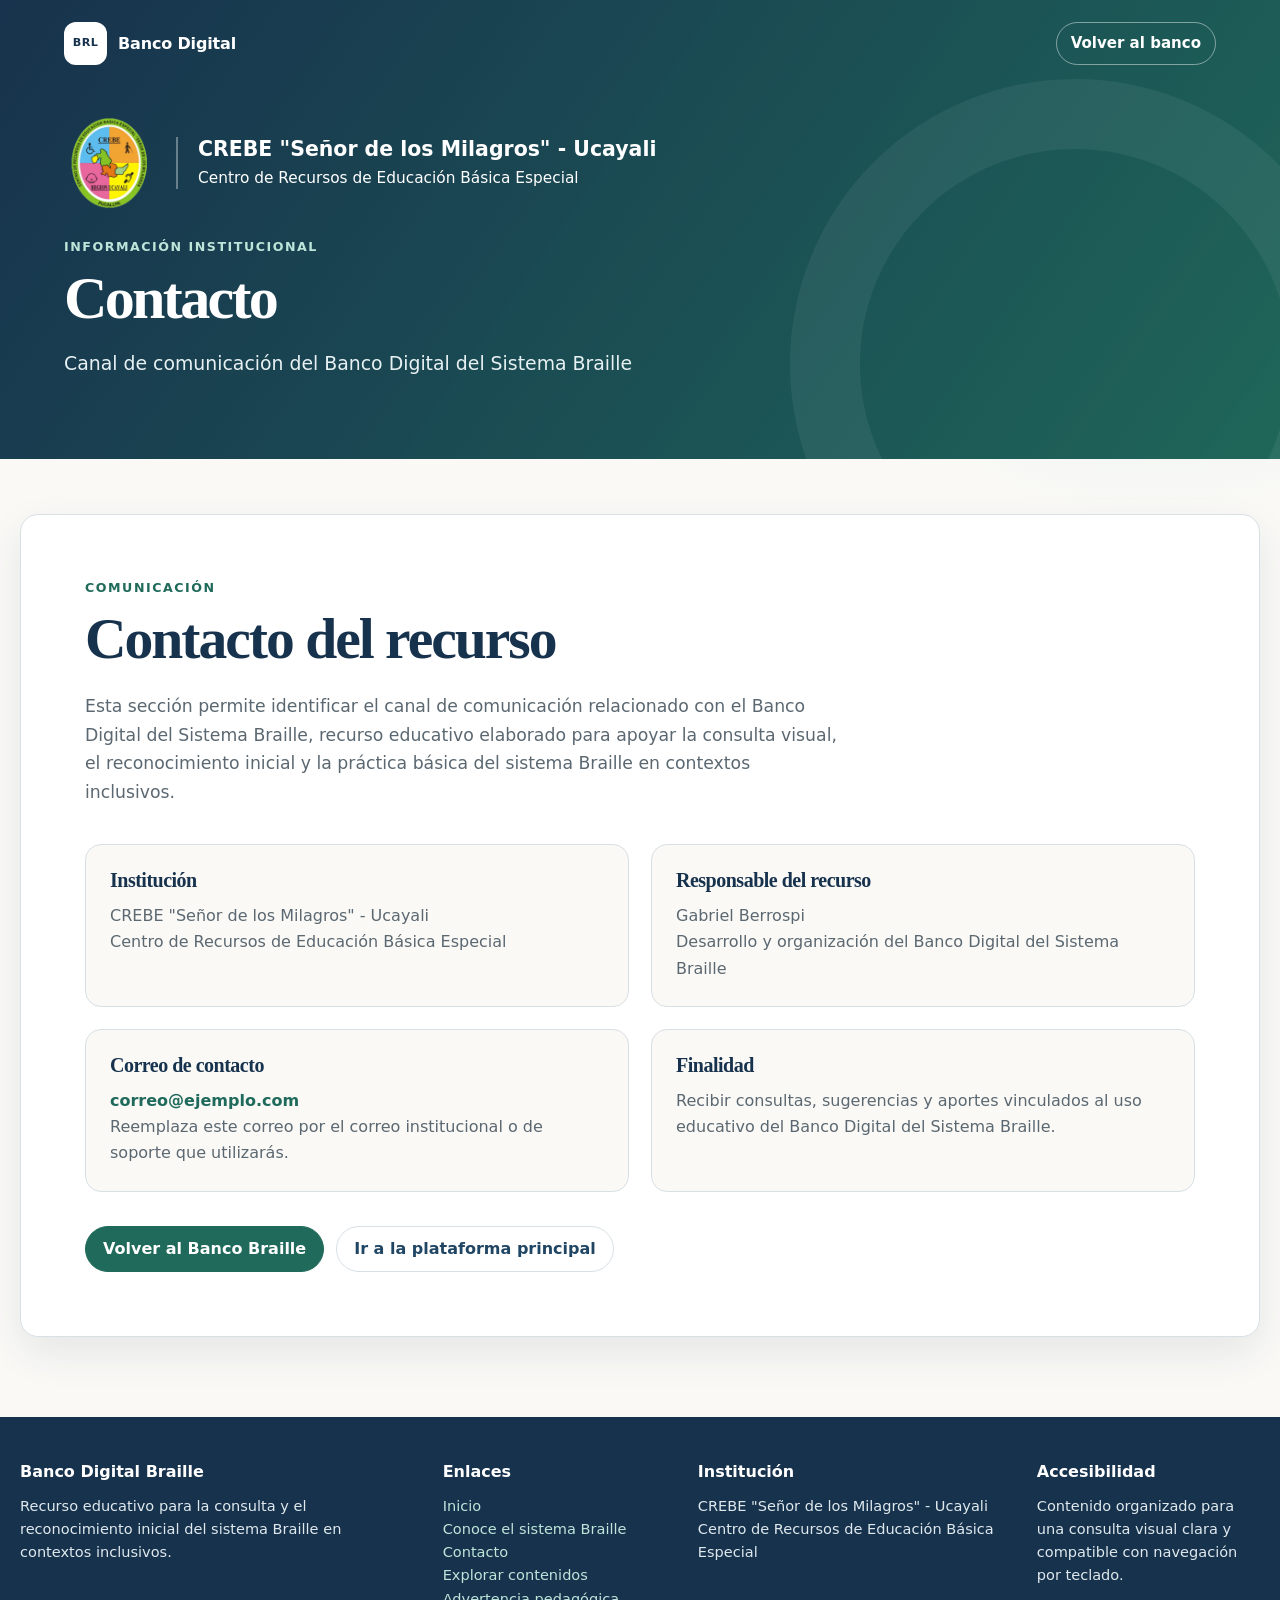
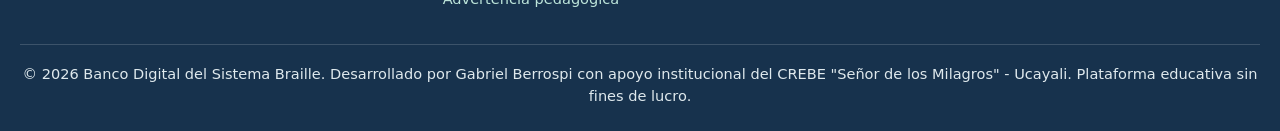
==== commit b20fc70e: "Merge branch 'main' of https://github.com/gabriel-lsp/banco-digital-braille" ====
--- a/contacto.html
+++ b/contacto.html
@@ -5,10 +5,129 @@
   <meta name="viewport" content="width=device-width, initial-scale=1">
   <meta
     name="description"
-    content="Contacto de Materiales Educativos Accesibles del CREBE Señor de los Milagros - Ucayali."
+    content="Página de contacto del Banco Digital del Sistema Braille del CREBE Señor de los Milagros - Ucayali."
   >
-  <title>Contacto | Materiales Educativos Accesibles</title>
-  <link rel="stylesheet" href="estilos.css?v=7">
+  <title>Contacto | Banco Digital del Sistema Braille</title>
+  <link rel="stylesheet" href="estilos.css?v=6">
+
+  <style>
+    .contenido-contacto {
+      padding: 55px 0 20px;
+    }
+
+    .tarjeta-contacto {
+      padding: clamp(26px, 6vw, 64px);
+      background: var(--blanco);
+      border: 1px solid var(--borde);
+      border-radius: var(--radio);
+      box-shadow: var(--sombra);
+    }
+
+    .tarjeta-contacto h1 {
+      margin: 0;
+      color: var(--azul-900);
+      font-family: Georgia, "Times New Roman", serif;
+      font-size: clamp(2.15rem, 5vw, 3.6rem);
+      font-weight: 600;
+      line-height: 1.08;
+      letter-spacing: -0.035em;
+    }
+
+    .tarjeta-contacto .introduccion {
+      max-width: 760px;
+      margin: 22px 0 38px;
+      color: var(--texto-suave);
+      font-size: 1.08rem;
+      line-height: 1.65;
+    }
+
+    .bloques-contacto {
+      display: grid;
+      grid-template-columns: repeat(2, minmax(0, 1fr));
+      gap: 22px;
+    }
+
+    .bloque-contacto {
+      padding: 24px;
+      background: var(--arena-50);
+      border: 1px solid var(--borde);
+      border-radius: 16px;
+    }
+
+    .bloque-contacto h2 {
+      margin: 0 0 10px;
+      color: var(--azul-900);
+      font-size: 1.25rem;
+    }
+
+    .bloque-contacto p {
+      margin: 0;
+      color: var(--texto-suave);
+      line-height: 1.65;
+    }
+
+    .bloque-contacto a {
+      color: var(--verde-700);
+      font-weight: 750;
+      text-decoration: none;
+    }
+
+    .bloque-contacto a:hover {
+      text-decoration: underline;
+    }
+
+    .acciones-contacto {
+      display: flex;
+      flex-wrap: wrap;
+      gap: 12px;
+      margin-top: 34px;
+    }
+
+    .boton-contacto {
+      display: inline-flex;
+      align-items: center;
+      justify-content: center;
+      min-height: 44px;
+      padding: 10px 17px;
+      color: var(--blanco);
+      background: var(--verde-700);
+      border: 1px solid var(--verde-700);
+      border-radius: 999px;
+      font-weight: 800;
+      text-decoration: none;
+    }
+
+    .boton-contacto:hover {
+      color: var(--blanco);
+      background: var(--verde-600);
+    }
+
+    .boton-contacto.secundario {
+      color: var(--azul-800);
+      background: var(--blanco);
+      border-color: var(--borde);
+    }
+
+    .boton-contacto.secundario:hover {
+      color: var(--azul-800);
+      background: var(--azul-100);
+      text-decoration: none;
+    }
+
+    @media (max-width: 760px) {
+      .bloques-contacto {
+        grid-template-columns: 1fr;
+      }
+
+      .acciones-contacto {
+        flex-direction: column;
+      }
+
+      .boton-contacto {
+        width: 100%;
+      }
+    }
+  </style>
 </head>
 
 <body>
@@ -18,14 +137,16 @@
 
   <header class="cabecera">
     <nav class="navegacion" aria-label="Navegación principal">
-      <a class="marca" href="index.html" aria-label="Inicio">
-        <span class="marca-icono" aria-hidden="true">MEA</span>
-        <span>Materiales Educativos Accesibles</span>
+      <a
+        class="marca"
+        href="index.html"
+        aria-label="Ir a la plataforma principal"
+      >
+        <span class="marca-icono" aria-hidden="true">BRL</span>
+        <span>Banco Digital</span>
       </a>
 
-      <a class="enlace-cabecera" href="index.html">
-        Volver al inicio
-      </a>
+      <a class="enlace-cabecera" href="index.html">Volver al banco</a>
     </nav>
 
     <div class="portada">
@@ -45,141 +166,74 @@
         </div>
       </div>
 
-      <p class="etiqueta">Comunicación institucional</p>
-      <h1>
-        <a href="index.html" style="color:inherit;text-decoration:none;">
-          Contacto
-        </a>
-      </h1>
+      <p class="etiqueta">Información institucional</p>
+      <h1>Contacto</h1>
       <p class="subtitulo">
-        Canal de comunicación de Materiales Educativos Accesibles
+        Canal de comunicación del Banco Digital del Sistema Braille
       </p>
     </div>
   </header>
 
-  <main id="contenido-principal">
-
-    <section class="panel-busqueda" aria-labelledby="titulo-contacto">
-      <div class="panel-encabezado">
-        <div>
-          <p class="sobretitulo">Contacto</p>
-          <h2 id="titulo-contacto">Comunicación sobre el recurso</h2>
-          <p class="texto-panel-materiales">
-            Esta sección permite canalizar consultas, sugerencias u observaciones
-            relacionadas con Materiales Educativos Accesibles, repositorio digital
-            orientado al apoyo pedagógico, la accesibilidad y la atención a la
-            diversidad.
-          </p>
-        </div>
-      </div>
-
-      <a
-        class="boton-primario"
-        href="index.html"
-        style="text-decoration:none;"
-      >
-        Volver a Materiales Educativos Accesibles
-      </a>
-    </section>
-
-    <section
-      class="seccion-presentacion"
-      aria-labelledby="titulo-datos-contacto"
-    >
-      <div class="panel-presentacion">
-        <div>
-          <p class="sobretitulo">Datos institucionales</p>
-          <h2 id="titulo-datos-contacto">
-            Responsable y apoyo institucional
-          </h2>
-        </div>
-        <p>
-          Responsable del recurso: Gabriel Berrospi. El repositorio se desarrolla
-          con apoyo institucional del CREBE "Señor de los Milagros" - Ucayali,
-          Centro de Recursos de Educación Básica Especial.
-        </p>
-      </div>
-    </section>
-
-    <section
-      class="seccion-presentacion"
-      aria-labelledby="titulo-medios-contacto"
-    >
-      <div class="panel-presentacion">
-        <div>
-          <p class="sobretitulo">Medios de contacto</p>
-          <h2 id="titulo-medios-contacto">
-            Correos y canales de comunicación
-          </h2>
-        </div>
-        <p>
-          Correo institucional:<br>
-          <a href="mailto:senordelosmilagroscrebe@gmail.com">
-            senordelosmilagroscrebe@gmail.com
-          </a>
-          <br><br>
-          Correo de soporte:<br>
-          <a href="mailto:soporte.bancolsp@gmail.com">
-            soporte.bancolsp@gmail.com
-          </a>
-        </p>
-      </div>
-    </section>
-
-    <section
-      class="seccion-presentacion"
-      aria-labelledby="titulo-redes-contacto"
-    >
-      <div class="panel-presentacion">
-        <div>
-          <p class="sobretitulo">Redes y atención</p>
-          <h2 id="titulo-redes-contacto">
-            Información complementaria
-          </h2>
-        </div>
-        <p>
-          Facebook:<br>
-          <a
-            href="https://www.facebook.com/CREBESM"
-            target="_blank"
-            rel="noopener noreferrer"
-          >
-            CREBE Señor de los Milagros
-          </a>
-          <br><br>
-          Horario de atención:<br>
-          Lunes a viernes, de 08:00 a.m. a 12:00 p.m.
-        </p>
-      </div>
-    </section>
-
-    <section
-      id="aviso-pedagogico"
-      class="seccion-aviso"
-      aria-labelledby="titulo-aviso"
-    >
-      <aside class="aviso-pedagogico">
-        <div class="aviso-icono" aria-hidden="true">i</div>
-        <div>
-          <h2 id="titulo-aviso">Observaciones sobre el recurso</h2>
-          <p>
-            Si encuentras algún error, contenido desactualizado o tienes una
-            sugerencia de mejora, comunícate mediante los correos indicados.
-            Incluye el nombre del material observado y una breve descripción de
-            la situación.
-          </p>
-        </div>
-      </aside>
+  <main id="contenido-principal" class="contenido-contacto">
+    <section class="tarjeta-contacto" aria-labelledby="titulo-contacto">
+      <p class="sobretitulo">Comunicación</p>
+      <h1 id="titulo-contacto">Contacto del recurso</h1>
+
+      <p class="introduccion">
+        Esta sección permite identificar el canal de comunicación relacionado con el Banco Digital del Sistema Braille, recurso educativo elaborado para apoyar la consulta visual, el reconocimiento inicial y la práctica básica del sistema Braille en contextos inclusivos.
+      </p>
+
+      <div class="bloques-contacto">
+        <article class="bloque-contacto">
+          <h2>Institución</h2>
+          <p>
+            CREBE "Señor de los Milagros" - Ucayali<br>
+            Centro de Recursos de Educación Básica Especial
+          </p>
+        </article>
+
+        <article class="bloque-contacto">
+          <h2>Responsable del recurso</h2>
+          <p>
+            Gabriel Berrospi<br>
+            Desarrollo y organización del Banco Digital del Sistema Braille
+          </p>
+        </article>
+
+        <article class="bloque-contacto">
+          <h2>Correo de contacto</h2>
+          <p>
+            <a href="mailto:correo@ejemplo.com">correo@ejemplo.com</a><br>
+            Reemplaza este correo por el correo institucional o de soporte que utilizarás.
+          </p>
+        </article>
+
+        <article class="bloque-contacto">
+          <h2>Finalidad</h2>
+          <p>
+            Recibir consultas, sugerencias y aportes vinculados al uso educativo del Banco Digital del Sistema Braille.
+          </p>
+        </article>
+      </div>
+
+      <div class="acciones-contacto">
+        <a class="boton-contacto" href="index.html">
+          Volver al Banco Braille
+        </a>
+        <a class="boton-contacto secundario" href="https://TU-PAGINA.weebly.com">
+          Ir a la plataforma principal
+        </a>
+      </div>
     </section>
   </main>
 
   <footer>
     <div class="footer-contenido">
       <div class="footer-bloque">
-        <h2>Materiales Educativos Accesibles</h2>
-        <p>
-          Repositorio digital de apoyo para la inclusión educativa y la atención
-          a la diversidad.
+        <h2>Banco Digital Braille</h2>
+        <p>
+          Recurso educativo para la consulta y el reconocimiento inicial del
+          sistema Braille en contextos inclusivos.
         </p>
       </div>
 
@@ -187,9 +241,9 @@
         <h2>Enlaces</h2>
         <p>
           <a href="index.html">Inicio</a><br>
-          <a href="generador.html">Generador Braille</a><br>
-          <a href="pictogramas.html">Pictogramas y apoyos visuales</a><br>
+          <a href="teoria.html">Conoce el sistema Braille</a><br>
           <a href="contacto.html">Contacto</a><br>
+          <a href="index.html#titulo-catalogo">Explorar contenidos</a><br>
           <a href="index.html#aviso-pedagogico">Advertencia pedagógica</a>
         </p>
       </div>
@@ -203,19 +257,17 @@
       </div>
 
       <div class="footer-bloque">
-        <h2>Créditos y licencias</h2>
-        <p>
-          Algunos recursos pueden utilizar materiales de terceros. Los
-          pictogramas proceden de ARASAAC. Autor pictogramas: Sergio Palao.
-          Propiedad: Gobierno de Aragón, España. Licencia: Creative Commons
-          BY-NC-SA.
+        <h2>Accesibilidad</h2>
+        <p>
+          Contenido organizado para una consulta visual clara y compatible con
+          navegación por teclado.
         </p>
       </div>
     </div>
 
     <div class="footer-final">
       <p>
-        © 2026 Materiales Educativos Accesibles. Desarrollado por Gabriel
+        © 2026 Banco Digital del Sistema Braille. Desarrollado por Gabriel
         Berrospi con apoyo institucional del CREBE "Señor de los Milagros" -
         Ucayali. Plataforma educativa sin fines de lucro.
       </p>
